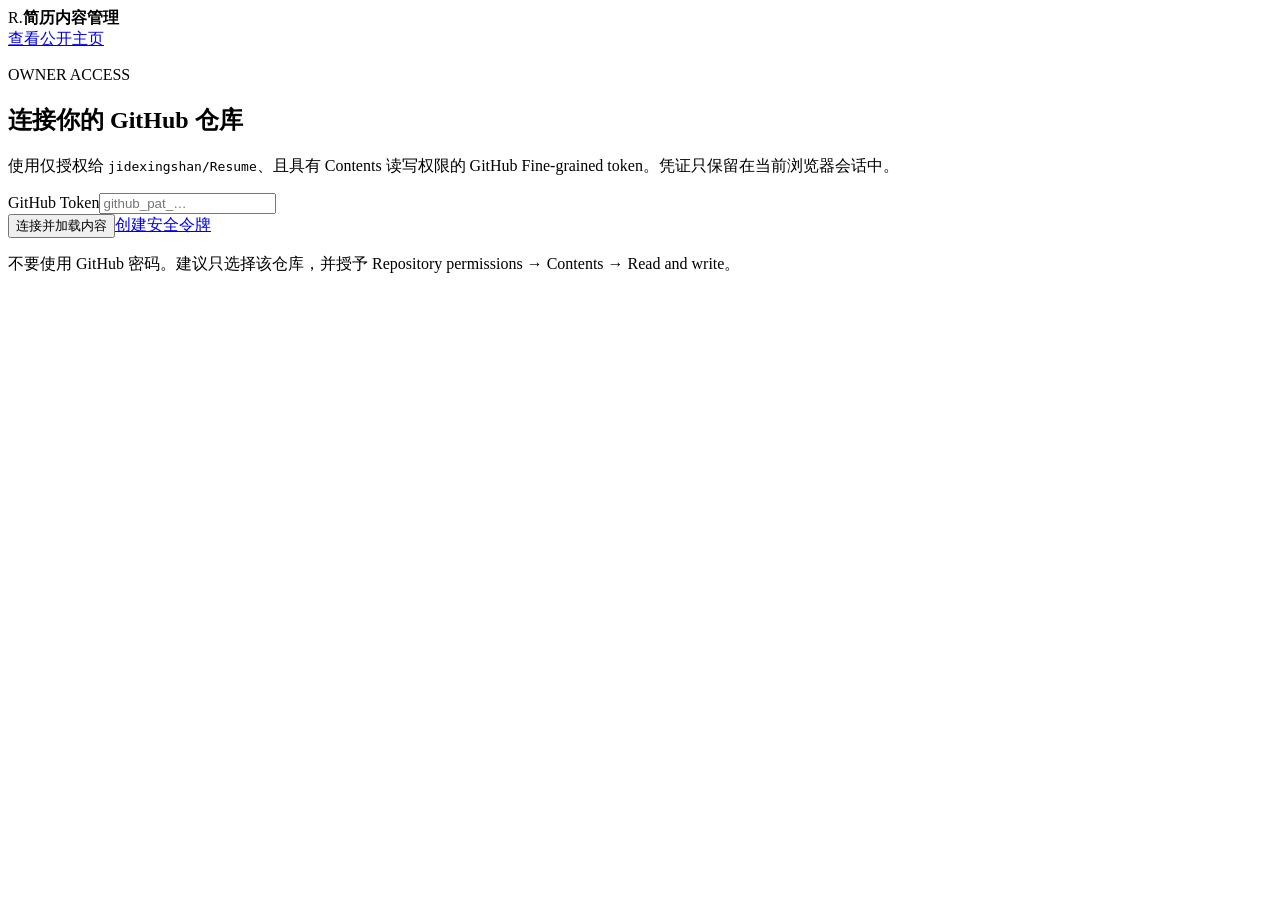
==== admin.html @ 5794c65e "Add admin.html" ====
<!doctype html>
<html lang="zh-CN">
<head>
  <meta charset="utf-8">
  <meta name="viewport" content="width=device-width, initial-scale=1">
  <meta name="robots" content="noindex,nofollow">
  <title>简历内容管理</title>
  <link rel="stylesheet" href="admin.css">
</head>
<body>
  <header class="topbar"><div><span class="mark">R.</span><strong>简历内容管理</strong></div><a href="./" target="_blank" rel="noopener">查看公开主页</a></header>
  <main>
    <section class="login-card" id="login-panel">
      <p class="kicker">OWNER ACCESS</p><h1>连接你的 GitHub 仓库</h1>
      <p>使用仅授权给 <code>jidexingshan/Resume</code>、且具有 Contents 读写权限的 GitHub Fine-grained token。凭证只保留在当前浏览器会话中。</p>
      <label>GitHub Token<input id="token-input" type="password" autocomplete="off" placeholder="github_pat_…"></label>
      <div class="row"><button id="connect-button" class="primary">连接并加载内容</button><a class="help" href="https://github.com/settings/personal-access-tokens/new" target="_blank" rel="noopener">创建安全令牌</a></div>
      <p class="hint">不要使用 GitHub 密码。建议只选择该仓库，并授予 Repository permissions → Contents → Read and write。</p>
    </section>

    <section id="editor" hidden>
      <div class="editor-head"><div><p class="kicker">LIVE CONTENT</p><h1>编辑你的主页</h1><p>保存后，公开网站通常会在 1–3 分钟内更新。</p></div><button id="disconnect-button" class="ghost">断开连接</button></div>

      <form id="resume-form">
        <section class="panel"><div class="panel-title"><span>01</span><div><h2>个人信息</h2><p>首页首屏和联系方式</p></div></div>
          <div class="fields two">
            <label>姓名<input data-profile="name"></label><label>姓名缩写<input data-profile="initials" maxlength="4"></label>
            <label class="wide">个人标题<input data-profile="title"></label><label class="wide">个人简介<textarea data-profile="intro" rows="3"></textarea></label>
            <label>学校<input data-profile="school"></label><label>专业<input data-profile="major"></label>
            <label>学习阶段<input data-profile="period"></label><label>工作语言<input data-profile="languages"></label>
            <label>邮箱<input data-profile="email" type="email"></label><label>手机号<input data-profile="phone"></label>
            <label class="wide">所在地<input data-profile="location"></label>
          </div>
          <div class="upload-box"><div><strong>个人照片</strong><p id="photo-name">尚未上传</p></div><label class="file-button">选择照片<input id="photo-input" type="file" accept="image/jpeg,image/png,image/webp"></label></div>
        </section>

        <section class="panel"><div class="panel-title"><span>02</span><div><h2>实习与工作经历</h2><p>支持添加、排序前后顺序和删除</p></div><button type="button" class="add" data-add="experiences">添加经历</button></div><div id="experiences-editor" class="repeat-list"></div></section>
        <section class="panel"><div class="panel-title"><span>03</span><div><h2>科研项目与论文</h2><p>第一项会以大卡片展示</p></div><button type="button" class="add" data-add="research">添加项目</button></div><div id="research-editor" class="repeat-list"></div></section>
        <section class="panel"><div class="panel-title"><span>04</span><div><h2>兴趣爱好</h2><p>展示工作之外的你</p></div><button type="button" class="add" data-add="interests">添加兴趣</button></div><div id="interests-editor" class="repeat-list compact"></div></section>
      </form>

      <div class="savebar"><div id="status" role="status">内容已加载，可以开始编辑。</div><button id="save-button" class="primary">保存并发布</button></div>
    </section>
  </main>
  <template id="experience-template"><article class="repeat-card"><div class="card-top"><strong>经历</strong><button type="button" class="remove">删除</button></div><div class="fields two"><label>时间<input data-key="date"></label><label>类型<input data-key="type"></label><label>职位<input data-key="role"></label><label>机构<input data-key="org"></label><label class="wide">简介<textarea data-key="summary" rows="3"></textarea></label><label class="wide">成果要点（每行一条）<textarea data-key="highlights" rows="3"></textarea></label></div></article></template>
  <template id="research-template"><article class="repeat-card"><div class="card-top"><strong>科研 / 论文</strong><button type="button" class="remove">删除</button></div><div class="fields two"><label>标识字母<input data-key="letter" maxlength="2"></label><label>类型<input data-key="type"></label><label class="wide">标题<input data-key="title"></label><label class="wide">简介<textarea data-key="description" rows="3"></textarea></label><label class="wide">作者、期刊等信息<input data-key="meta"></label><label>关键词（用逗号分隔）<input data-key="tags"></label><label>链接<input data-key="link" type="url"></label><label>链接文字<input data-key="linkLabel"></label></div></article></template>
  <template id="interest-template"><article class="repeat-card"><div class="card-top"><strong>兴趣</strong><button type="button" class="remove">删除</button></div><div class="fields two"><label>名称<input data-key="title"></label><label>说明<input data-key="description"></label></div></article></template>
  <script src="admin.js"></script>
</body>
</html>
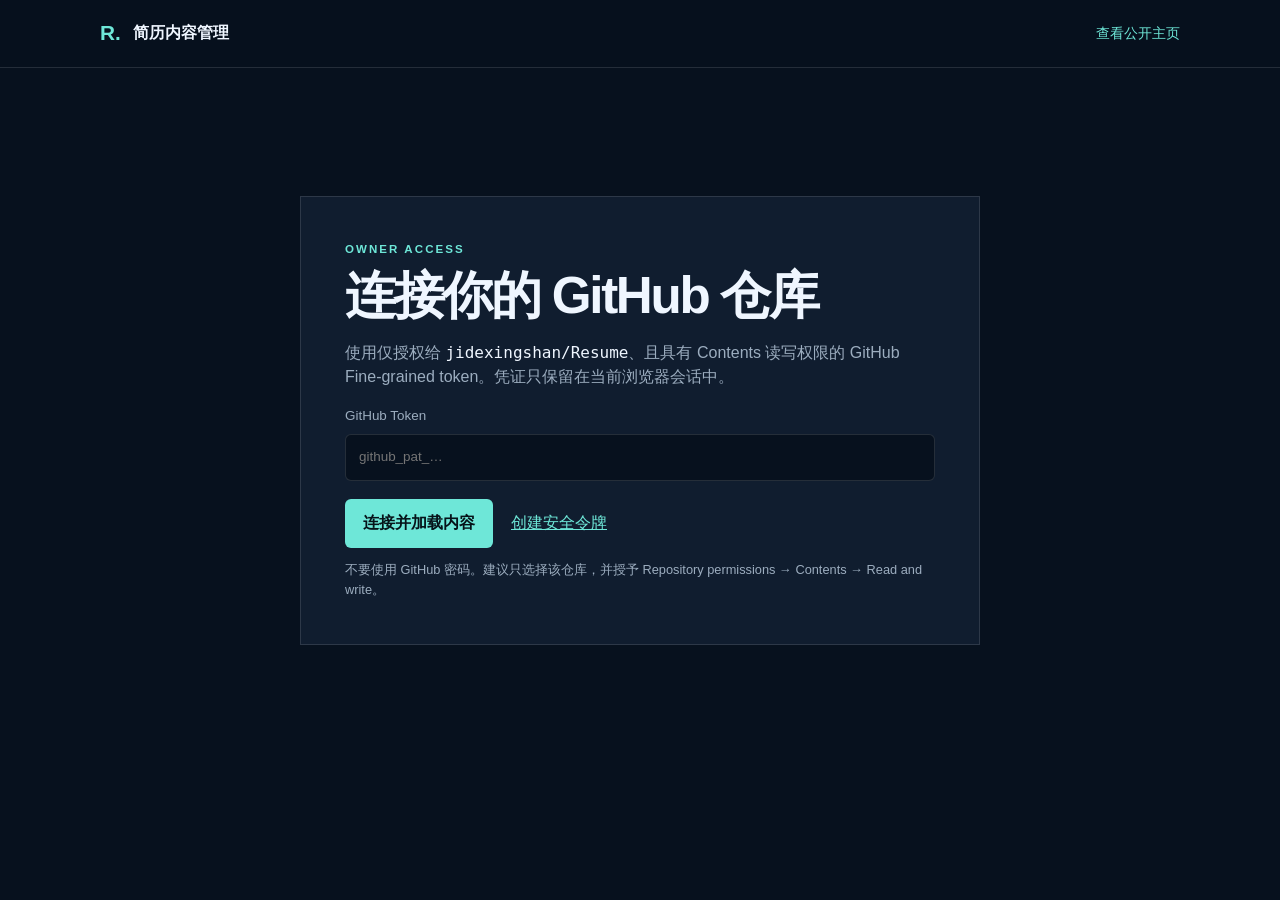
==== commit fcc27bf5: "Publish updated resume site on GitHub Pages" ====
--- a/admin.html
+++ b/admin.html
@@ -31,11 +31,11 @@
             <label>邮箱<input data-profile="email" type="email"></label><label>手机号<input data-profile="phone"></label>
             <label class="wide">所在地<input data-profile="location"></label>
           </div>
-          <div class="upload-box"><div><strong>个人照片</strong><p id="photo-name">尚未上传</p></div><label class="file-button">选择照片<input id="photo-input" type="file" accept="image/jpeg,image/png,image/webp"></label></div>
+          <div class="upload-box"><div><strong>个人照片</strong><p id="photo-name">尚未上传 · 支持 JPG、PNG、WebP，原图小于 10 MB</p></div><label class="file-button">选择并裁剪照片<input id="photo-input" type="file" accept="image/jpeg,image/png,image/webp"></label></div>
         </section>
 
         <section class="panel"><div class="panel-title"><span>02</span><div><h2>实习与工作经历</h2><p>支持添加、排序前后顺序和删除</p></div><button type="button" class="add" data-add="experiences">添加经历</button></div><div id="experiences-editor" class="repeat-list"></div></section>
-        <section class="panel"><div class="panel-title"><span>03</span><div><h2>科研项目与论文</h2><p>第一项会以大卡片展示</p></div><button type="button" class="add" data-add="research">添加项目</button></div><div id="research-editor" class="repeat-list"></div></section>
+        <section class="panel"><div class="panel-title"><span>03</span><div><h2>科研项目与论文</h2><p>所有项目同等大小，并列展示</p></div><button type="button" class="add" data-add="research">添加项目</button></div><div id="research-editor" class="repeat-list"></div></section>
         <section class="panel"><div class="panel-title"><span>04</span><div><h2>兴趣爱好</h2><p>展示工作之外的你</p></div><button type="button" class="add" data-add="interests">添加兴趣</button></div><div id="interests-editor" class="repeat-list compact"></div></section>
       </form>
 
@@ -43,9 +43,9 @@
     </section>
   </main>
   <template id="experience-template"><article class="repeat-card"><div class="card-top"><strong>经历</strong><button type="button" class="remove">删除</button></div><div class="fields two"><label>时间<input data-key="date"></label><label>类型<input data-key="type"></label><label>职位<input data-key="role"></label><label>机构<input data-key="org"></label><label class="wide">简介<textarea data-key="summary" rows="3"></textarea></label><label class="wide">成果要点（每行一条）<textarea data-key="highlights" rows="3"></textarea></label></div></article></template>
-  <template id="research-template"><article class="repeat-card"><div class="card-top"><strong>科研 / 论文</strong><button type="button" class="remove">删除</button></div><div class="fields two"><label>标识字母<input data-key="letter" maxlength="2"></label><label>类型<input data-key="type"></label><label class="wide">标题<input data-key="title"></label><label class="wide">简介<textarea data-key="description" rows="3"></textarea></label><label class="wide">作者、期刊等信息<input data-key="meta"></label><label>关键词（用逗号分隔）<input data-key="tags"></label><label>链接<input data-key="link" type="url"></label><label>链接文字<input data-key="linkLabel"></label></div></article></template>
+  <template id="research-template"><article class="repeat-card"><div class="card-top"><strong>科研 / 论文</strong><button type="button" class="remove">删除</button></div><div class="fields two"><label>标识字母<input data-key="letter" maxlength="2"></label><label>类型<input data-key="type"></label><label class="wide">标题<input data-key="title"></label><label class="wide">简介<textarea data-key="description" rows="3"></textarea></label><label class="wide">作者、期刊等信息<input data-key="meta"></label><label>关键词（用逗号分隔）<input data-key="tags"></label><label>详情链接<input data-key="link" type="url"></label><label>详情链接文字<input data-key="linkLabel"></label><label class="wide">代码仓库链接（GitHub / GitLab / Gitee）<input data-key="codeUrl" type="url" placeholder="https://github.com/…"></label></div></article></template>
   <template id="interest-template"><article class="repeat-card"><div class="card-top"><strong>兴趣</strong><button type="button" class="remove">删除</button></div><div class="fields two"><label>名称<input data-key="title"></label><label>说明<input data-key="description"></label></div></article></template>
+  <dialog id="crop-dialog" aria-labelledby="crop-title"><div class="crop-head"><div><p class="kicker">PHOTO CROP</p><h2 id="crop-title">裁剪个人照片</h2></div><button type="button" id="crop-cancel-top" class="ghost" aria-label="关闭裁剪窗口">关闭</button></div><p>拖动照片调整位置；选择比例并放大到合适的构图。</p><div class="crop-stage"><canvas id="crop-canvas" aria-label="照片裁剪预览"></canvas></div><div class="crop-controls"><label>裁剪比例<select id="crop-ratio"><option value="original">原始比例</option><option value="4:5">竖版 4:5</option><option value="1:1">正方形 1:1</option><option value="3:2">横版 3:2</option></select></label><label>缩放<input id="crop-zoom" type="range" min="1" max="3" step="0.01" value="1"></label></div><div class="crop-actions"><button type="button" id="crop-cancel" class="ghost">取消</button><button type="button" id="crop-apply" class="primary">使用裁剪后的照片</button></div></dialog>
   <script src="admin.js"></script>
 </body>
 </html>
-
--- a/admin.css
+++ b/admin.css
@@ -0,0 +1,9 @@
+:root{--bg:#07111e;--panel:#101d2f;--panel2:#14243a;--text:#eff6ff;--muted:#9cadbf;--line:rgba(255,255,255,.12);--accent:#6ee7d8;--danger:#fda4af}*{box-sizing:border-box}body{margin:0;background:var(--bg);color:var(--text);font:16px/1.55 Inter,"PingFang SC","Microsoft YaHei",sans-serif}.topbar{height:68px;border-bottom:1px solid var(--line);display:flex;align-items:center;justify-content:space-between;padding:0 max(22px,calc((100vw - 1080px)/2));position:sticky;top:0;background:rgba(7,17,30,.92);backdrop-filter:blur(14px);z-index:5}.topbar>div{display:flex;gap:12px;align-items:center}.mark{color:var(--accent);font-weight:900;font-size:1.3rem}.topbar a{color:var(--accent);text-decoration:none;font-size:.9rem}main{max-width:1080px;margin:auto;padding:56px 22px 120px}.login-card{max-width:680px;margin:8vh auto;background:var(--panel);border:1px solid var(--line);padding:44px}.kicker{font-size:.72rem;letter-spacing:.18em;color:var(--accent);font-weight:800;margin:0 0 10px}h1{font-size:clamp(2rem,4vw,3.5rem);line-height:1.05;letter-spacing:-.045em;margin:0 0 18px}p{color:var(--muted)}code{color:var(--text)}label{display:grid;gap:7px;color:var(--muted);font-size:.84rem}input,textarea{width:100%;border:1px solid var(--line);background:var(--bg);color:var(--text);padding:12px 13px;border-radius:6px;font:inherit;resize:vertical}input:focus,textarea:focus{outline:2px solid rgba(110,231,216,.32);border-color:var(--accent)}button,.file-button{font:inherit;cursor:pointer;border:0;border-radius:6px;font-weight:750}.primary{background:var(--accent);color:#061319;padding:12px 18px}.ghost,.add{background:transparent;color:var(--text);border:1px solid var(--line);padding:10px 14px}.row{display:flex;align-items:center;gap:18px;margin-top:18px}.help{color:var(--accent)}.hint{font-size:.8rem;margin-bottom:0}.editor-head{display:flex;align-items:end;justify-content:space-between;margin-bottom:34px}.editor-head p{margin-bottom:0}.panel{background:var(--panel);border:1px solid var(--line);padding:30px;margin-bottom:18px}.panel-title{display:flex;align-items:center;gap:16px;margin-bottom:28px}.panel-title>span{font-size:.75rem;color:var(--accent);align-self:flex-start}.panel-title h2{margin:0;font-size:1.35rem}.panel-title p{margin:2px 0 0;font-size:.86rem}.panel-title .add{margin-left:auto}.fields{display:grid;gap:16px}.fields.two{grid-template-columns:1fr 1fr}.wide{grid-column:1/-1}.upload-box{border:1px dashed var(--line);padding:18px;margin-top:20px;display:flex;justify-content:space-between;align-items:center}.upload-box p{margin:3px 0 0;font-size:.8rem}.file-button{border:1px solid var(--line);padding:9px 13px}.file-button input{display:none}.repeat-list{display:grid;gap:12px}.repeat-card{background:var(--panel2);border:1px solid var(--line);padding:20px}.card-top{display:flex;justify-content:space-between;margin-bottom:18px}.remove{background:transparent;color:var(--danger);font-size:.82rem}.savebar{position:fixed;bottom:18px;left:50%;transform:translateX(-50%);width:min(1036px,calc(100% - 28px));background:#eafbf9;color:#10262a;box-shadow:0 16px 50px rgba(0,0,0,.35);padding:12px 14px 12px 20px;display:flex;align-items:center;justify-content:space-between;gap:16px;border-radius:9px}.savebar #status{font-size:.86rem}.savebar.error{background:#ffe4e6}.savebar.success{background:#dcfce7}[hidden]{display:none!important}
+@media(max-width:680px){main{padding-top:32px}.login-card,.panel{padding:22px}.fields.two{grid-template-columns:1fr}.wide{grid-column:auto}.editor-head{align-items:flex-start}.panel-title{align-items:flex-start;flex-wrap:wrap}.panel-title .add{margin-left:0}.upload-box{align-items:flex-start;gap:14px;flex-direction:column}.savebar #status{max-width:60%}}
+select{width:100%;border:1px solid var(--line);background:var(--bg);color:var(--text);padding:12px 13px;border-radius:6px;font:inherit}
+#crop-dialog{width:min(760px,calc(100vw - 24px));max-height:calc(100vh - 24px);overflow:auto;border:1px solid var(--line);border-radius:10px;background:var(--panel);color:var(--text);padding:24px;box-shadow:0 24px 90px rgba(0,0,0,.55)}
+#crop-dialog::backdrop{background:rgba(0,0,0,.72)}
+.crop-head,.crop-actions{display:flex;align-items:center;justify-content:space-between;gap:16px}.crop-head h2{margin:0;font-size:1.6rem}.crop-head .kicker{margin:0 0 4px}
+.crop-stage{display:flex;align-items:center;justify-content:center;min-height:300px;max-height:54vh;overflow:hidden;background:#020813;border:1px solid var(--line);padding:12px}.crop-stage canvas{display:block;max-width:100%;max-height:50vh;touch-action:none;cursor:grab}.crop-stage canvas:active{cursor:grabbing}
+.crop-controls{display:grid;grid-template-columns:1fr 1fr;gap:16px;margin:18px 0}.crop-controls input[type=range]{padding:0;accent-color:var(--accent)}.crop-actions{justify-content:flex-end}
+@media(max-width:600px){#crop-dialog{padding:18px}.crop-stage{min-height:230px}.crop-controls{grid-template-columns:1fr}}
